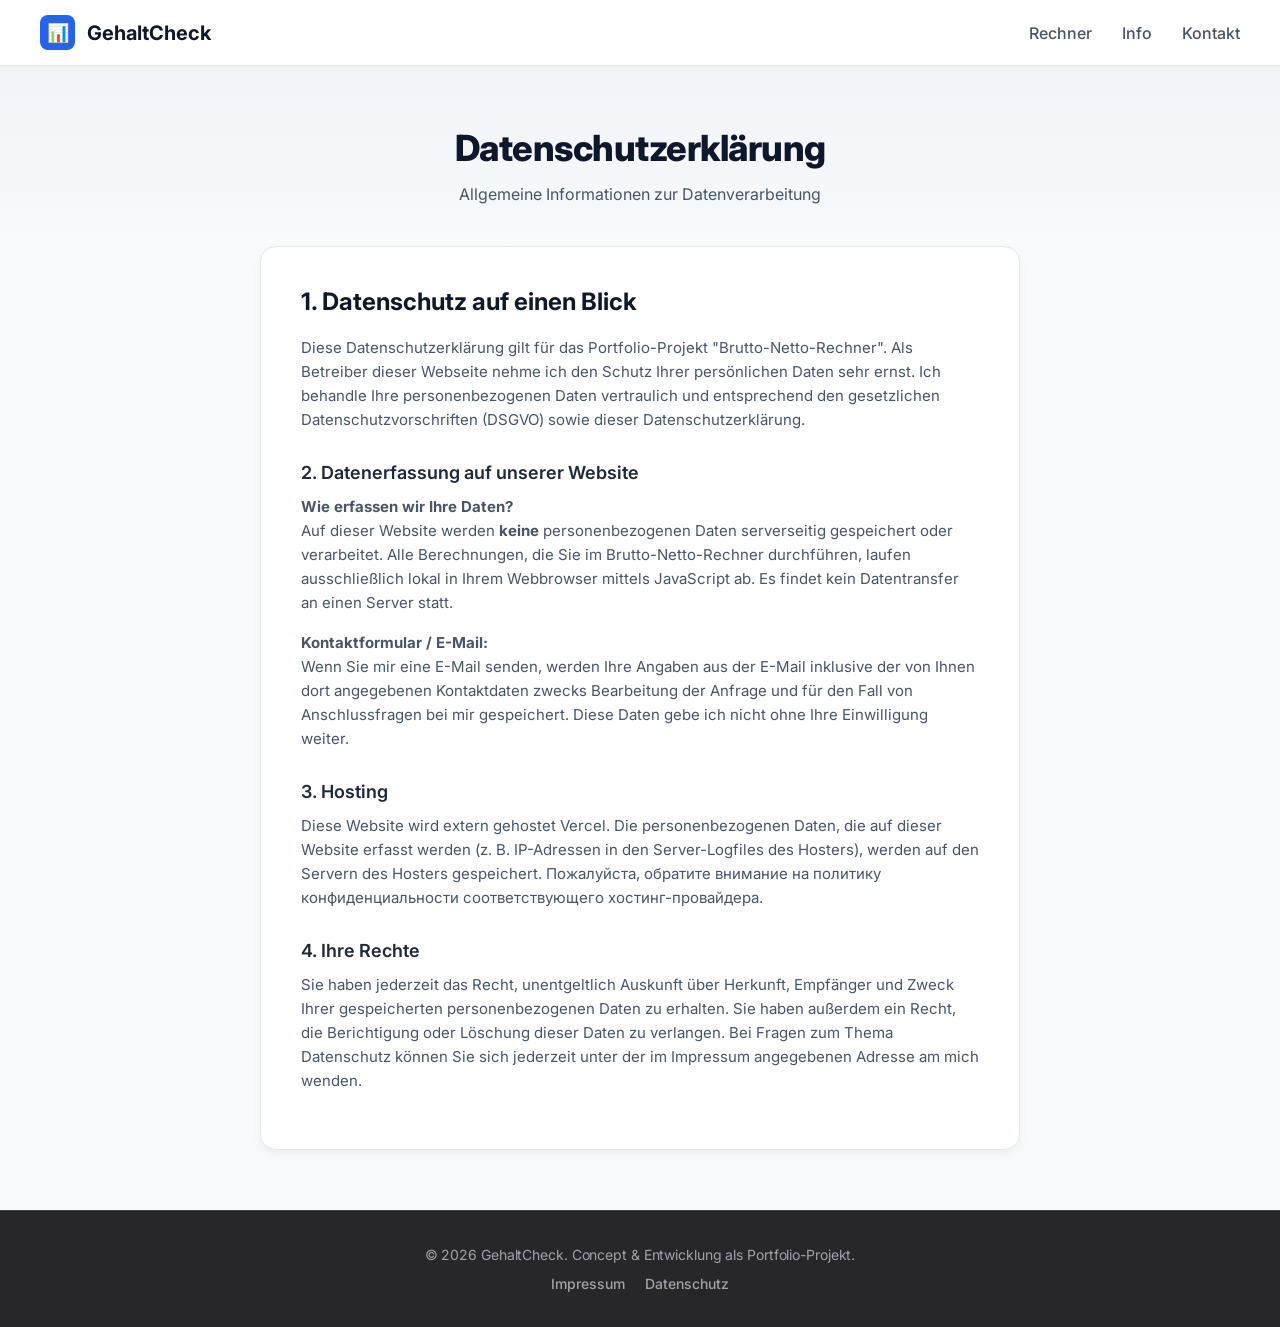
==== datenschutz.html @ 77c18edd "version 1.0.0 ready for deployment" ====
<!doctype html>
<html lang="de">
  <head>
    <meta charset="UTF-8" />
    <meta name="viewport" content="width=device-width, initial-scale=1.0" />
    <title>Datenschutzerklärung - GehaltCheck</title>
    <link rel="preconnect" href="https://fonts.googleapis.com" />
    <link rel="preconnect" href="https://fonts.gstatic.com" crossorigin />
    <link
      href="https://fonts.googleapis.com/css2?family=Inter:wght@400;500;600;700;800&display=swap"
      rel="stylesheet"
    />
    <link rel="stylesheet" href="./assets/css/style.css" />
    <link rel="icon" type="image/png" href="./assets/img/icon.png" />
  </head>
  <body>
    <header class="site-header">
      <div class="logo-container">
        <div class="logo-icon">📊</div>
        <a href="./index.html" class="logo-text">GehaltCheck</a>
      </div>
      <nav class="main-nav">
        <ul class="nav-list">
          <li><a href="index.html" class="nav-link">Rechner</a></li>
          <li><a href="info.html" class="nav-link">Info</a></li>
          <li><a href="kontakt.html" class="nav-link">Kontakt</a></li>
        </ul>
      </nav>
    </header>

    <main class="main-content">
      <section class="hero-section">
        <h1 class="hero-title">Datenschutzerklärung</h1>
        <p class="hero-subtitle">
          Allgemeine Informationen zur Datenverarbeitung
        </p>
      </section>

      <div class="info-container">
        <div class="info-card">
          <h2>1. Datenschutz auf einen Blick</h2>
          <p>
            Diese Datenschutzerklärung gilt für das Portfolio-Projekt
            "Brutto-Netto-Rechner". Als Betreiber dieser Webseite nehme ich den
            Schutz Ihrer persönlichen Daten sehr ernst. Ich behandle Ihre
            personenbezogenen Daten vertraulich und entsprechend den
            gesetzlichen Datenschutzvorschriften (DSGVO) sowie dieser
            Datenschutzerklärung.
          </p>

          <h3>2. Datenerfassung auf unserer Website</h3>
          <p>
            <strong>Wie erfassen wir Ihre Daten?</strong><br />
            Auf dieser Website werden <strong>keine</strong> personenbezogenen
            Daten serverseitig gespeichert oder verarbeitet. Alle Berechnungen,
            die Sie im Brutto-Netto-Rechner durchführen, laufen ausschließlich
            lokal in Ihrem Webbrowser mittels JavaScript ab. Es findet kein
            Datentransfer an einen Server statt.
          </p>

          <p>
            <strong>Kontaktformular / E-Mail:</strong><br />
            Wenn Sie mir eine E-Mail senden, werden Ihre Angaben aus der E-Mail
            inklusive der von Ihnen dort angegebenen Kontaktdaten zwecks
            Bearbeitung der Anfrage und für den Fall von Anschlussfragen bei mir
            gespeichert. Diese Daten gebe ich nicht ohne Ihre Einwilligung
            weiter.
          </p>

          <h3>3. Hosting</h3>
          <p>
            Diese Website wird extern gehostet Vercel. Die personenbezogenen Daten, die auf dieser Website erfasst
            werden (z. B. IP-Adressen in den Server-Logfiles des Hosters),
            werden auf den Servern des Hosters gespeichert. Пожалуйста, обратите
            внимание на политику конфиденциальности соответствующего
            хостинг-провайдера.
          </p>

          <h3>4. Ihre Rechte</h3>
          <p>
            Sie haben jederzeit das Recht, unentgeltlich Auskunft über Herkunft,
            Empfänger und Zweck Ihrer gespeicherten personenbezogenen Daten zu
            erhalten. Sie haben außerdem ein Recht, die Berichtigung oder
            Löschung dieser Daten zu verlangen. Bei Fragen zum Thema Datenschutz
            können Sie sich jederzeit unter der im Impressum angegebenen Adresse
            am mich wenden.
          </p>
        </div>
      </div>
    </main>

    <footer class="site-footer">
      <div class="footer-container">
        <p class="footer-copyright">
          &copy; 2026 GehaltCheck. Concept & Entwicklung als
          Portfolio-Projekt.
        </p>
        <nav class="footer-links">
          <a href="impressum.html" class="footer-link">Impressum</a>
          <a href="datenschutz.html" class="footer-link">Datenschutz</a>
        </nav>
      </div>
    </footer>
  </body>
</html>
---- assets/css/style.css ----
* {
  margin: 0;
  padding: 0;
  box-sizing: border-box;
}

body {
  font-family: "Arial", sans-serif;
}

.site-header {
  display: flex;
  justify-content: space-between;
  align-items: center;
  padding: 15px 40px;
  background-color: #ffffff;
  border-bottom: 1px solid #e5e7eb;
}

.logo-container {
  display: flex;
  align-items: center;
  gap: 12px;
}

.logo-icon {
  background-color: #2563eb;
  color: white;
  width: 35px;
  height: 35px;
  border-radius: 8px;
  display: flex;
  align-items: center;
  justify-content: center;
  font-size: 18px;
}

.logo-text {
  font-size: 20px;
  font-weight: bold;
  color: #0f172a;
}

.nav-list {
  display: flex;
  list-style: none;
  gap: 30px;
}

.nav-link {
  text-decoration: none;
  color: #475569;
  font-size: 16px;
  font-weight: 500;
  transition: color 0.2s ease;
}

.nav-link:hover {
  color: #2563eb;
}

.nav-link.active {
  color: #2563eb;
  font-weight: 600;
}
.main-content {
  background-color: #f8fafc;
  min-height: calc(100vh - 70px);
}

.hero-section {
  text-align: center;
  padding: 60px 20px 40px 20px;
  background: linear-gradient(to bottom, #f0f4f8, #f8fafc);
}

.hero-title {
  font-size: 36px;
  font-weight: 800;
  color: #0f172a;
  margin-bottom: 12px;
  letter-spacing: -0.5px;
}

.hero-subtitle {
  font-size: 16px;
  color: #475569;
  font-weight: 400;
  max-width: 600px;
  margin: 0 auto;
  line-height: 1.5;
}

.calculator-container {
  display: flex;
  max-width: 1200px;
  margin: 0 auto;
  padding: 0 20px 60px 20px;
  gap: 30px;
}

.calc-card {
  background-color: #ffffff;
  border-radius: 16px;
  box-shadow: 0 4px 10px rgba(15, 23, 42, 0.05);
  border: 1px solid #e2e8f0;
  padding: 30px;
  flex: 1;
  display: flex;
  flex-direction: column;
}

.card-header {
  display: flex;
  align-items: center;
  gap: 15px;
  margin-bottom: 25px;
}

.card-header h2 {
  font-size: 22px;
  color: #0f172a;
  font-weight: 700;
}

.card-icon {
  width: 40px;
  height: 40px;
  border-radius: 10px;
  display: flex;
  align-items: center;
  justify-content: center;
  font-weight: bold;
  font-size: 18px;
}

.icon-blue {
  background-color: #eff6ff;
  color: #2563eb;
}
.icon-green {
  background-color: #f0fdf4;
  color: #16a34a;
}

.input-group {
  display: flex;
  flex-direction: column;
  gap: 8px;
  margin-bottom: 20px;
}

.input-group label {
  font-size: 14px;
  font-weight: 600;
  color: #334155;
}

.input-group input,
.input-group select {
  width: 100%;
  padding: 12px 16px;
  border: 1px solid #cbd5e1;
  border-radius: 10px;
  font-size: 16px;
  color: #334155;
  background-color: #ffffff;
  outline: none;
}

.input-group input:focus,
.input-group select:focus {
  border-color: #2563eb;
}

.input-with-currency {
  position: relative;
  display: flex;
  align-items: center;
}

.currency-symbol {
  position: absolute;
  right: 16px;
  color: #94a3b8;
  font-weight: 600;
}

.checkbox-group {
  display: flex;
  align-items: flex-start;
  gap: 12px;
  padding: 14px;
  border: 1px solid #e2e8f0;
  border-radius: 12px;
  margin-bottom: 14px;
  background-color: #f8fafc;
}

.checkbox-group input[type="checkbox"] {
  width: 18px;
  height: 18px;
  margin-top: 2px;
  cursor: pointer;
}

.checkbox-group label {
  display: flex;
  flex-direction: column;
  gap: 2px;
  cursor: pointer;
}

.checkbox-group label strong {
  font-size: 14px;
  color: #0f172a;
}
.checkbox-group label span {
  font-size: 12px;
  color: #64748b;
}

.btn-berechnen {
  width: 100%;
  padding: 16px;
  background-color: #2563eb;
  color: white;
  border: none;
  border-radius: 10px;
  font-size: 16px;
  font-weight: 600;
  cursor: pointer;
  margin-top: 15px;
  transition: background-color 0.2s;
}

.btn-berechnen:hover {
  background-color: #1d4ed8;
}

.result-placeholder {
  display: flex;
  flex-direction: column;
  align-items: center;
  justify-content: center;
  text-align: center;
  margin: auto 0;
  padding: 40px 20px;
}

.placeholder-icon {
  width: 70px;
  height: 70px;
  background-color: #f1f5f9;
  color: #94a3b8;
  border-radius: 50%;
  display: flex;
  align-items: center;
  justify-content: center;
  font-size: 32px;
  margin-bottom: 15px;
}

.result-placeholder p {
  font-size: 14px;
  color: #64748b;
  max-width: 260px;
  line-height: 1.5;
}

.result-display {
  display: flex;
  flex-direction: column;
  height: 100%;
  justify-content: center;
}

.table-row {
  display: flex;
  justify-content: space-between;
  padding: 12px 0;
  font-size: 15px;
  color: #334155;
  font-weight: 500;
}

.table-row .value {
  font-weight: 600;
}

.row-brutto {
  font-size: 16px;
  font-weight: 700;
  color: #0f172a;
}
.text-red {
  color: #dc2626;
}
.text-orange {
  color: #d97706;
}

.row-netto {
  font-size: 20px;
  color: #16a34a;
  font-weight: 800;
  padding: 16px 0;
}

.table-divider {
  hieght: 1px;
  border-top: 1px dashed #e2e8f0;
  margin: 6px 0;
}
.table-divider-thick {
  height: 1px;
  border-top: 2px solid #1e293b;
  margin: 10px 0;
}

.hidden {
  display: none !important;
}

@media (max-width: 768px) {
  .calculator-container {
    flex-direction: column;
  }
}

body {
  font-family: "Inter", "Segoe UI", Roboto, sans-serif;
}

.site-footer {
  background-color: #27272a;
  color: #a1a1aa;
  padding: 35px 20px;
  width: 100%;
  border-top: 1px solid #3f3f46;
}

.footer-container {
  max-width: 1200px;
  margin: 0 auto;
  display: flex;
  flex-direction: column;
  align-items: center;
  justify-content: center;
  gap: 12px;
  text-align: center;
}

.footer-copyright {
  font-size: 14px;
  font-weight: 400;
  letter-spacing: -0.1px;
}

.footer-links {
  display: flex;
  gap: 20px;
}

.footer-link {
  color: #a1a1aa;
  text-decoration: none;
  font-size: 14px;
  font-weight: 500;
  transition: color 0.2s ease;
}

.footer-link:hover {
  color: #f4f4f5;
}

.info-container {
  max-width: 800px;
  margin: 0 auto;
  padding: 0 20px 60px 20px;
}

.info-card {
  background-color: #ffffff;
  border-radius: 16px;
  box-shadow: 0 4px 10px rgba(15, 23, 42, 0.05);
  border: 1px solid #e2e8f0;
  padding: 40px;
}

.info-card h2 {
  font-size: 24px;
  color: #0f172a;
  margin-bottom: 20px;
  font-weight: 700;
}

.info-card h3 {
  font-size: 18px;
  color: #1e293b;
  margin-top: 30px;
  margin-bottom: 12px;
  font-weight: 600;
}

.info-card p {
  font-size: 15px;
  line-height: 1.6;
  color: #475569;
  margin-bottom: 16px;
}

.info-list {
  list-style: none;
  padding: 0;
  margin-bottom: 20px;
}

.info-list li {
  font-size: 15px;
  line-height: 1.6;
  color: #475569;
  padding-left: 24px;
  position: relative;
  margin-bottom: 10px;
}

.info-list li::before {
  content: "•";
  color: #2563eb;
  font-weight: bold;
  font-size: 20px;
  position: absolute;
  left: 6px;
  top: -2px;
}

textarea {
  width: 100%;
  padding: 12px 16px;
  border: 1px solid #cbd5e1;
  border-radius: 10px;
  font-size: 16px;
  color: #334155;
  background-color: #ffffff;
  outline: none;
  font-family: inherit;
  resize: vertical;
}

textarea:focus {
  border-color: #2563eb;
}

.developer-info h3 {
  font-size: 20px;
  color: #0f172a;
  margin-bottom: 4px;
}

.dev-tag {
  font-size: 14px;
  color: #2563eb;
  font-weight: 600;
  margin-bottom: 15px;
}

.dev-contact-row {
  display: flex;
  justify-content: space-between;
  padding: 12px 0;
  font-size: 14px;
  color: #475569;
}

.dev-contact-row a {
  color: #2563eb;
  text-decoration: none;
}

.dev-contact-row a:hover {
  text-decoration: underline;
}

.social-links-container {
  margin-top: 15px;
}

.social-btn {
  display: flex;
  align-items: center;
  justify-content: center;
  width: 100%;
  padding: 14px;
  background-color: #0f172a;
  color: white;
  text-decoration: none;
  border-radius: 10px;
  font-weight: 600;
  transition: background-color 0.2s;
}

.social-btn:hover {
  background-color: #1e293b;
}

.netto-result-card {
  background: linear-gradient(135deg, #10b981 0%, #059669 100%);
  color: #ffffff;
  border-radius: 16px;
  padding: 24px 30px;
  text-align: center;
  box-shadow: 0 10px 25px rgba(16, 185, 129, 0.25);
  margin: 25px 0;
  font-family: "Inter", sans-serif;
}

.netto-result-card .result-label {
  font-size: 14px;
  font-weight: 500;
  text-transform: none;
  letter-spacing: 0.5px;
  opacity: 0.9;
  margin-bottom: 6px;
}

.netto-result-card .result-value {
  font-size: 38px;
  font-weight: 800;
  letter-spacing: -0.5px;
  margin-bottom: 4px;
  color: #ffffff;
}

.netto-result-card .result-sub-label {
  font-size: 14px;
  font-weight: 500;
  opacity: 0.85;
}
input[type="number"]::-webkit-outer-spin-button,
input[type="number"]::-webkit-inner-spin-button {
  -webkit-appearance: none;
  margin: 0;
}

input[type="number"] {
  -moz-appearance: textfield;
}

.lang-switcher {
  display: flex;
  gap: 8px;
  margin-bottom: 15px;
}

.btn-lang {
  background-color: #f1f5f9;
  color: #64748b;
  border: 1px solid #e2e8f0;
  padding: 6px 12px;
  font-size: 12px;
  font-weight: 600;
  border-radius: 6px;
  cursor: pointer;
  transition: all 0.2s ease;
}

.btn-lang:hover {
  background-color: #e2e8f0;
  color: #334155;
}

.btn-lang.active {
  background-color: #2563eb;
  color: #ffffff;
  border-color: #2563eb;
  box-shadow: 0 2px 4px rgba(37, 99, 235, 0.2);
}

.logo-text {
  text-decoration: none;
}
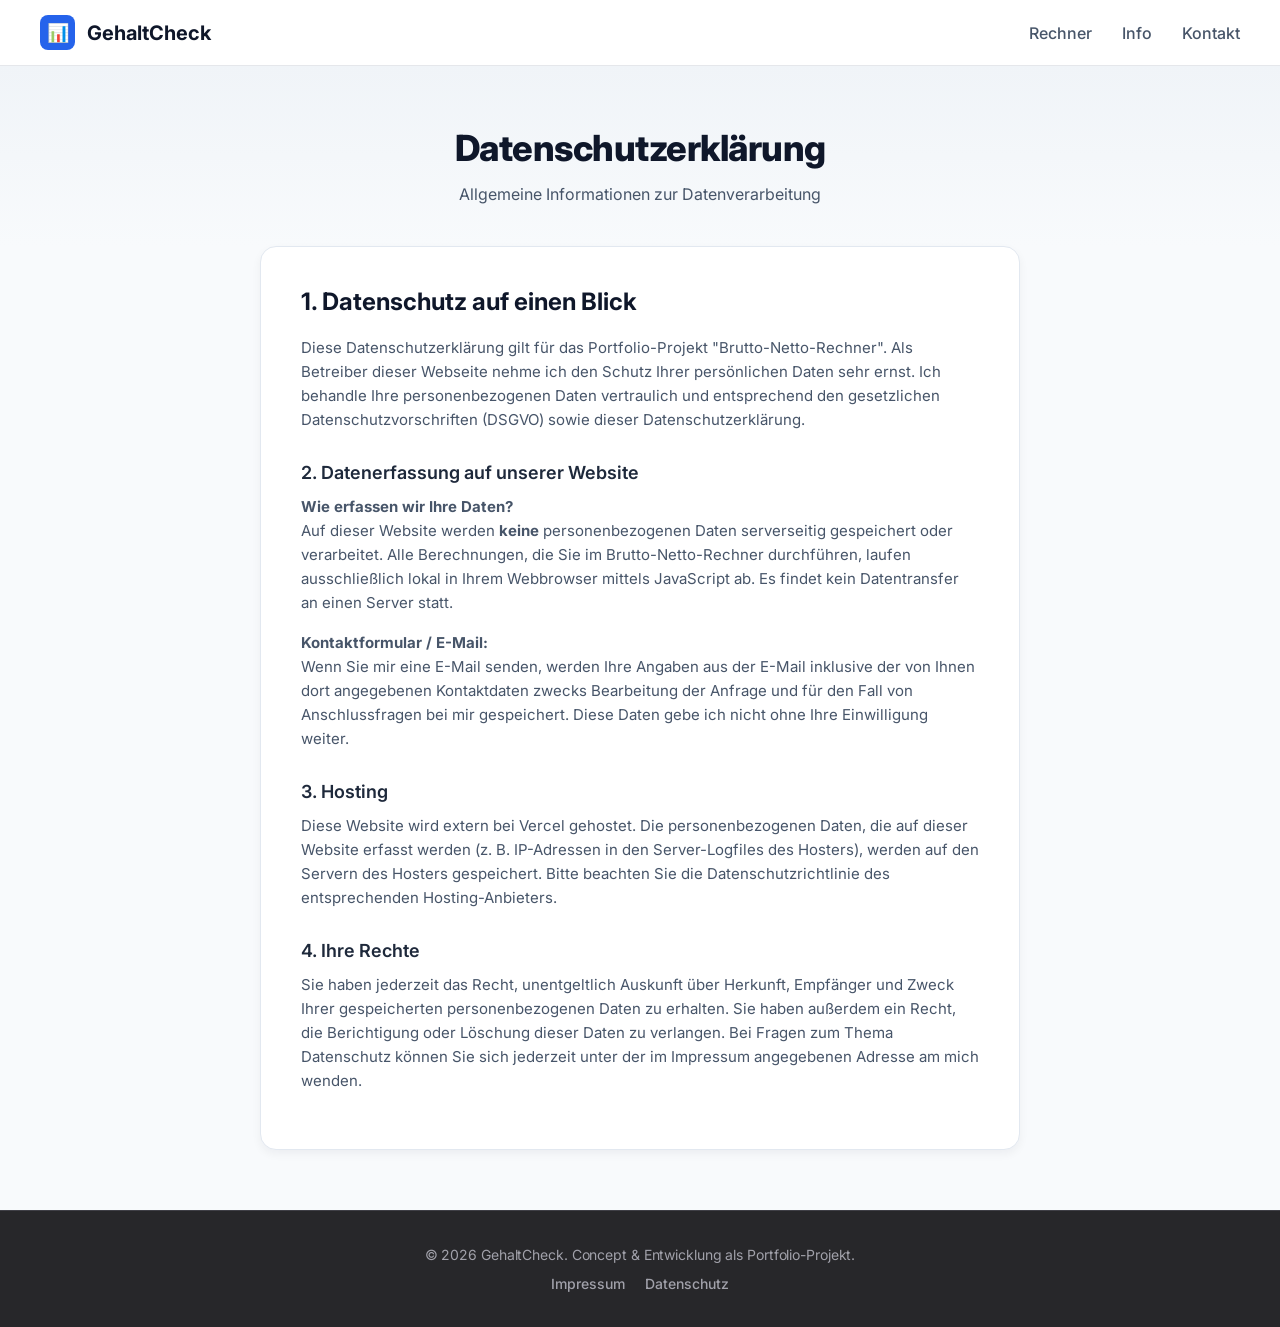
==== commit 5dcb1132: "docs: update and refine project text content" ====
--- a/datenschutz.html
+++ b/datenschutz.html
@@ -69,11 +69,7 @@
 
           <h3>3. Hosting</h3>
           <p>
-            Diese Website wird extern gehostet Vercel. Die personenbezogenen Daten, die auf dieser Website erfasst
-            werden (z. B. IP-Adressen in den Server-Logfiles des Hosters),
-            werden auf den Servern des Hosters gespeichert. Пожалуйста, обратите
-            внимание на политику конфиденциальности соответствующего
-            хостинг-провайдера.
+            Diese Website wird extern bei Vercel gehostet. Die personenbezogenen Daten, die auf dieser Website erfasst werden (z. B. IP-Adressen in den Server-Logfiles des Hosters), werden auf den Servern des Hosters gespeichert. Bitte beachten Sie die Datenschutzrichtlinie des entsprechenden Hosting-Anbieters.
           </p>
 
           <h3>4. Ihre Rechte</h3>
--- a/assets/css/style.css
+++ b/assets/css/style.css
@@ -579,4 +579,47 @@
 
 .logo-text {
   text-decoration: none;
-}+}
+
+@media (max-width: 768px) {
+  .site-header {
+    flex-direction: column;
+    gap: 15px;
+    padding: 15px 20px;
+    align-items: center;
+  }
+
+  .menu-toggle {
+    display: none !important;
+  }
+
+  .main-nav {
+    display: flex !important;
+    position: static !important;
+    width: 100% !important;
+    box-shadow: none !important;
+    padding: 0 !important;
+    background: none !important;
+  }
+
+  .nav-list {
+    display: flex !important;
+    flex-direction: row !important;
+    justify-content: space-between !important;
+    align-items: center !important;
+    width: 100% !important;
+    gap: 0 !important;
+  }
+
+  .nav-list li {
+    flex: 1;
+    text-align: center;
+  }
+
+  .nav-link {
+    display: inline-block;
+    padding: 8px 0;
+    width: 100%;
+    font-size: 15px;
+  }
+}
